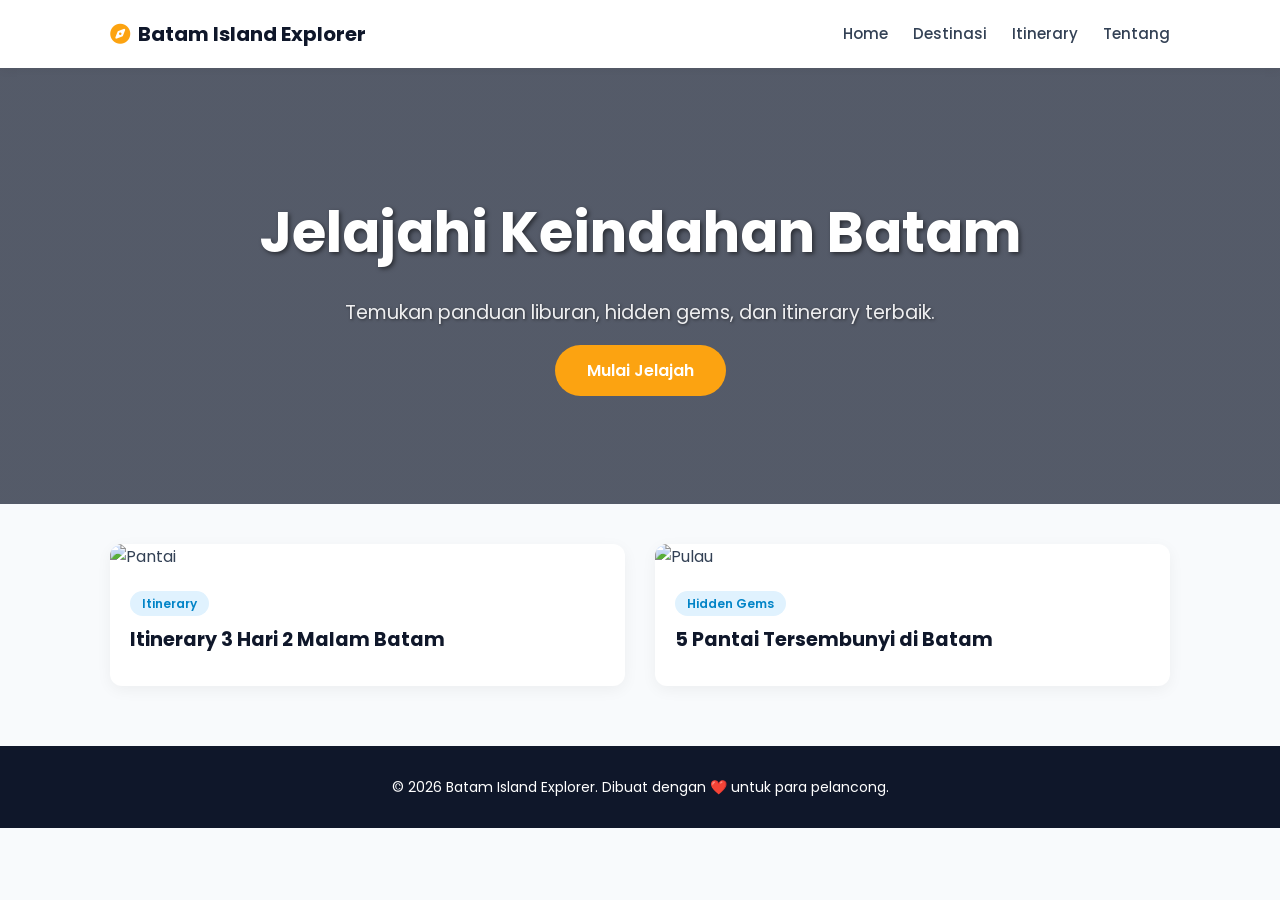
==== index.html @ 8c49d656 "Update tampilan frontend modern dan responsif" ====
<!DOCTYPE html>
<html lang="id">
<head>
    <meta charset="UTF-8">
    <meta name="viewport" content="width=device-width, initial-scale=1.0">
    <title>Batam Island Explorer - Panduan Liburan</title>
    <link rel="stylesheet" href="css/style.css">
    <link rel="stylesheet" href="https://cdnjs.cloudflare.com/ajax/libs/font-awesome/6.4.0/css/all.min.css">
    <style>
        /* CSS Tambahan khusus halaman depan */
               /* CSS Hero Section Baru */
        .hero { 
            text-align: center; 
            padding: 120px 20px; /* Dibikin lebih tinggi biar megah */
            /* Pakai gambar pantai tropis dari Unsplash + overlay gelap */
            background: linear-gradient(rgba(15, 23, 42, 0.7), rgba(15, 23, 42, 0.7)), url('https://images.unsplash.com/photo-1507525428034-b723cf961d3e?auto=format&fit=crop&w=1920&q=80') center/cover no-repeat; 
            color: white; 
        }
        .hero h1 { font-size: 3.5rem; margin-bottom: 20px; text-shadow: 2px 2px 4px rgba(0,0,0,0.5); }
        .hero p { font-size: 1.2rem; margin-bottom: 30px; opacity: 0.9; text-shadow: 1px 1px 3px rgba(0,0,0,0.5); }
        .btn { background: var(--accent-color); color: white; padding: 14px 32px; border-radius: 30px; font-weight: 600; font-size: 1rem; transition: 0.3s; }
        .btn:hover { background: #e68a00; }
        .grid { display: grid; grid-template-columns: repeat(auto-fit, minmax(300px, 1fr)); gap: 30px; max-width: 1100px; margin: 40px auto; padding: 0 20px; }
        .card { background: white; border-radius: 12px; overflow: hidden; box-shadow: 0 4px 15px rgba(0,0,0,0.05); transition: 0.3s; }
        .card:hover { transform: translateY(-5px); }
        .card img { width: 100%; height: 200px; object-fit: cover; }
        .card-body { padding: 20px; }
        .card-body h3 { margin: 10px 0; color: var(--primary-color); font-size: 1.2rem; }
    </style>
</head>
<body>

    <header>
        <div class="nav-container">
            <div class="logo">
                <i class="fa-solid fa-compass" style="color: var(--accent-color);"></i> Batam Island Explorer
            </div>
            <nav>
                <ul>
                    <li><a href="index.html">Home</a></li>
                    <li><a href="#">Destinasi</a></li>
                    <li><a href="#">Itinerary</a></li>
                    <li><a href="#">Tentang</a></li>
                </ul>
            </nav>
        </div>
    </header>

    <section class="hero">
        <h1>Jelajahi Keindahan Batam</h1>
        <p>Temukan panduan liburan, hidden gems, dan itinerary terbaik.</p>
        <a href="#" class="btn">Mulai Jelajah</a>
    </section>

    <main class="grid">
        <!-- KARTU ARTIKEL 1 -->
        <article class="card">
            <a href="artikel/template.html">
                <img src="https://images.unsplash.com/photo-1519046904884-53103b34b206?auto=format&fit=crop&w=600&q=80" alt="Pantai">
            </a>
            <div class="card-body">
                <span class="tag">Itinerary</span>
                <h3><a href="artikel/template.html">Itinerary 3 Hari 2 Malam Batam</a></h3>
            </div>
        </article>

        <!-- KARTU ARTIKEL 2 (Contoh) -->
        <article class="card">
            <a href="artikel/template.html">
                <img src="https://images.unsplash.com/photo-1590523277543-a94d2e4eb00b?auto=format&fit=crop&w=600&q=80" alt="Pulau">
            </a>
            <div class="card-body">
                <span class="tag">Hidden Gems</span>
                <h3><a href="artikel/template.html">5 Pantai Tersembunyi di Batam</a></h3>
            </div>
        </article>
    </main>

    <footer>
        <p>&copy; 2026 Batam Island Explorer. Dibuat dengan ❤️ untuk para pelancong.</p>
    </footer>

</body>
</html>
---- css/style.css ----
@import url('https://fonts.googleapis.com/css2?family=Poppins:wght@300;400;600;700&display=swap');

:root {
    --primary-color: #0f172a; /* Navy Gelap */
    --accent-color: #fca311; /* Oren/Omas */
    --text-dark: #334155;
    --text-light: #64748b;
    --bg-color: #f8fafc;
    --white: #ffffff;
}

* {
    margin: 0;
    padding: 0;
    box-sizing: border-box;
}

body {
    font-family: 'Poppins', sans-serif;
    color: var(--text-dark);
    background-color: var(--bg-color);
    line-height: 1.6;
}

a { text-decoration: none; color: inherit; }

/* === NAVBAR === */
header {
    background-color: var(--white);
    box-shadow: 0 2px 10px rgba(0,0,0,0.05);
    position: sticky;
    top: 0;
    z-index: 1000;
}

.nav-container {
    max-width: 1100px;
    margin: 0 auto;
    padding: 18px 20px;
    display: flex;
    justify-content: space-between;
    align-items: center;
}

.logo {
    font-size: 20px;
    font-weight: 700;
    color: var(--primary-color);
    display: flex;
    align-items: center;
    gap: 8px;
}

nav ul {
    list-style: none;
    display: flex;
    gap: 25px;
}

nav ul li a {
    font-weight: 500;
    font-size: 15px;
    transition: color 0.3s;
}

nav ul li a:hover { color: var(--accent-color); }

/* === KONTEN ARTIKEL (TEMPLATE) === */
.container {
    max-width: 800px;
    margin: 40px auto;
    padding: 40px;
    background: var(--white);
    border-radius: 16px;
    box-shadow: 0 4px 20px rgba(0,0,0,0.04);
}

.article-header { margin-bottom: 30px; text-align: center; }
.article-header h1 { font-size: 2.2rem; color: var(--primary-color); margin-bottom: 15px; line-height: 1.3; }

.article-meta {
    display: flex;
    justify-content: center;
    gap: 15px;
    font-size: 14px;
    color: var(--text-light);
}

.tag {
    background-color: #e0f2fe;
    color: #0284c7;
    padding: 4px 12px;
    border-radius: 20px;
    font-weight: 600;
    font-size: 12px;
}

.article-img {
    width: 100%;
    height: auto;
    border-radius: 12px;
    margin-bottom: 20px;
    object-fit: cover;
}

.article-content p { margin-bottom: 20px; font-size: 16px; }
.article-content h2 { font-size: 1.5rem; color: var(--primary-color); margin: 30px 0 15px; }
.article-content ul { margin-bottom: 20px; padding-left: 20px; }
.article-content li { margin-bottom: 8px; }

.highlight-box {
    background-color: #fff7ed;
    border-left: 4px solid var(--accent-color);
    padding: 20px;
    margin: 30px 0;
    border-radius: 0 8px 8px 0;
}

/* === FOOTER === */
footer {
    background-color: var(--primary-color);
    color: var(--white);
    text-align: center;
    padding: 30px 20px;
    margin-top: 60px;
    font-size: 14px;
}
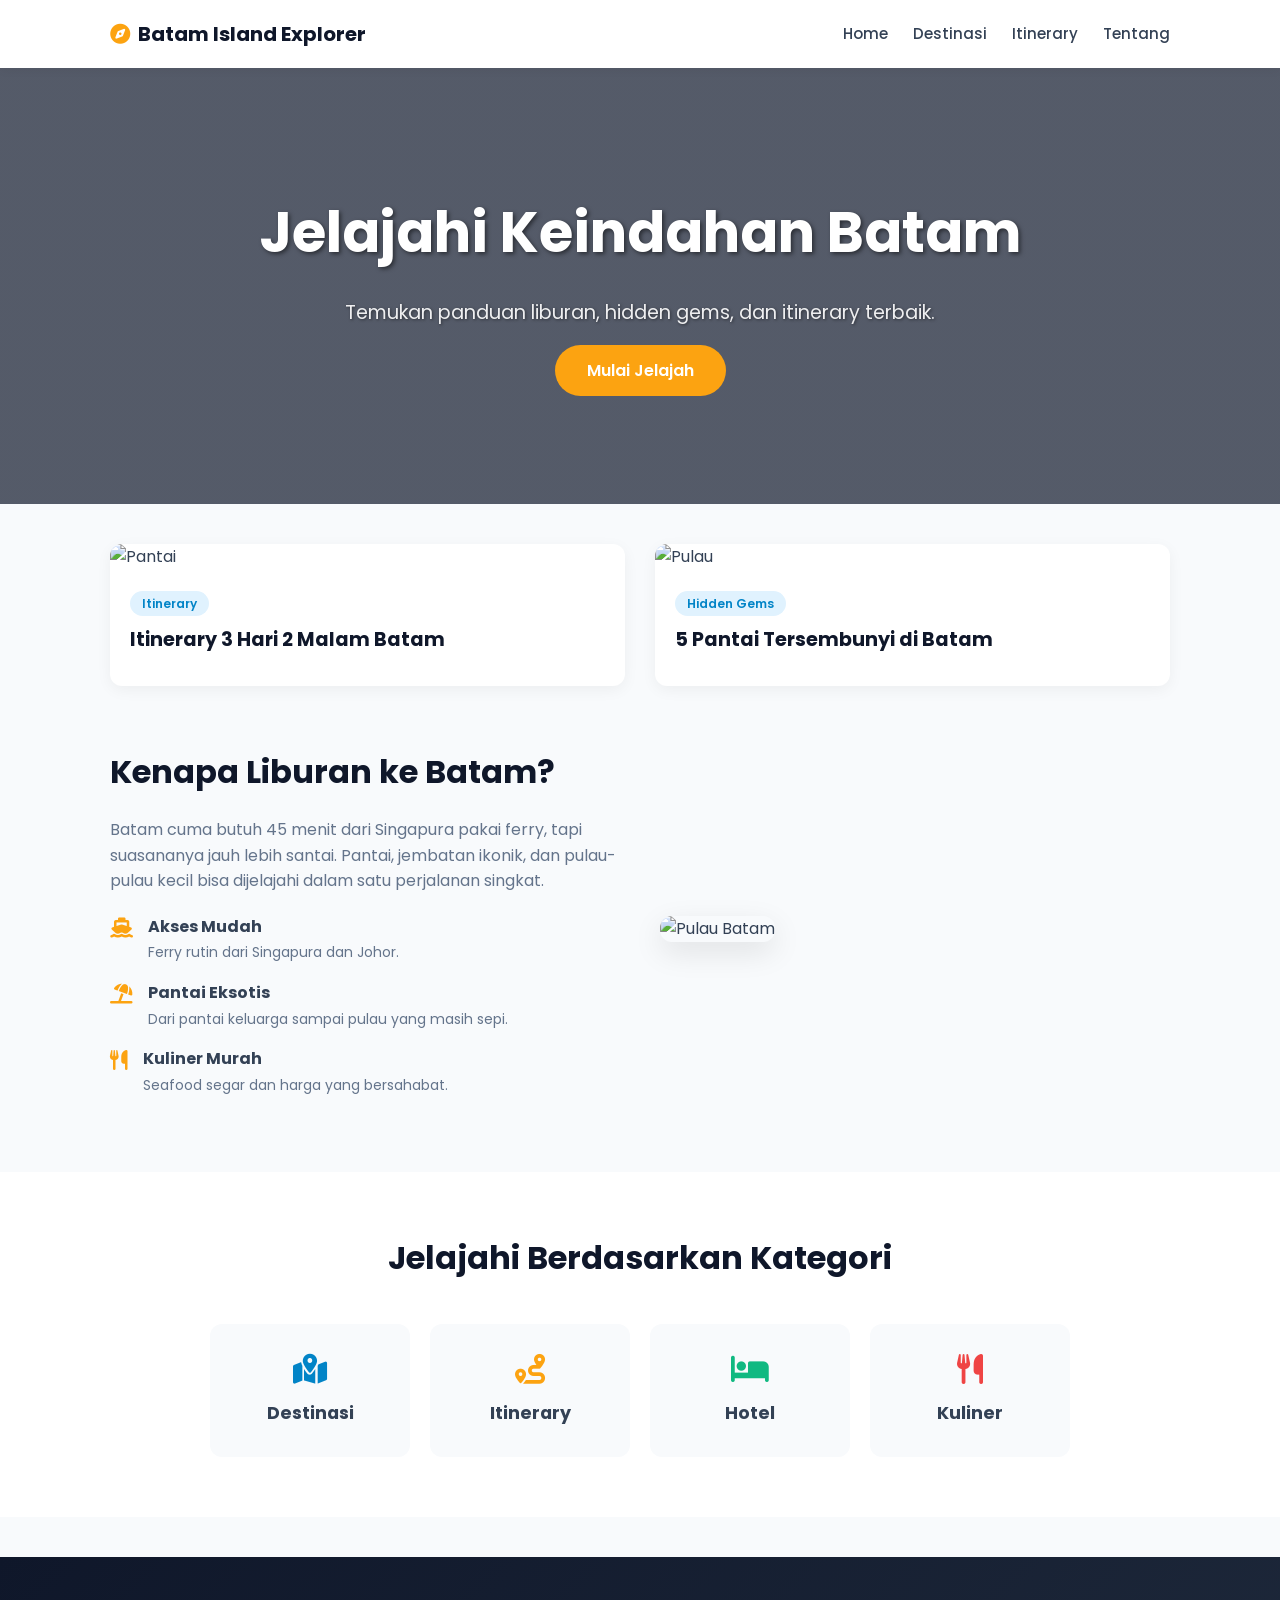
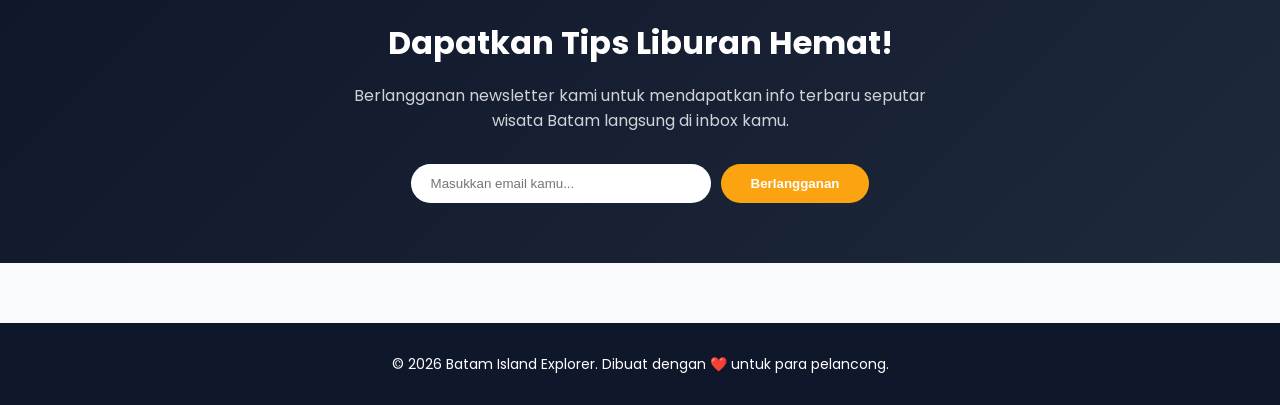
==== commit da9396b2: "Update tampilan frontend modern dan responsif" ====
--- a/index.html
+++ b/index.html
@@ -75,7 +75,69 @@
             </div>
         </article>
     </main>
+    <!-- SECTION 1: KENAPA BATAM? (Biar Orang Percaya) -->
+    <section style="max-width: 1100px; margin: 60px auto; padding: 0 20px; display: flex; flex-wrap: wrap; gap: 40px; align-items: center;">
+        <div style="flex: 1; min-width: 300px;">
+            <h2 style="font-size: 2rem; color: var(--primary-color); margin-bottom: 20px;">Kenapa Liburan ke Batam?</h2>
+            <p style="margin-bottom: 20px; font-size: 16px; color: var(--text-light);">Batam cuma butuh 45 menit dari Singapura pakai ferry, tapi suasananya jauh lebih santai. Pantai, jembatan ikonik, dan pulau-pulau kecil bisa dijelajahi dalam satu perjalanan singkat.</p>
+            <ul style="list-style: none; padding: 0;">
+                <li style="margin-bottom: 15px; display: flex; gap: 15px;">
+                    <i class="fa-solid fa-ship" style="color: var(--accent-color); font-size: 20px; margin-top: 4px;"></i>
+                    <div><strong>Akses Mudah</strong><br><span style="color: var(--text-light); font-size: 14px;">Ferry rutin dari Singapura dan Johor.</span></div>
+                </li>
+                <li style="margin-bottom: 15px; display: flex; gap: 15px;">
+                    <i class="fa-solid fa-umbrella-beach" style="color: var(--accent-color); font-size: 20px; margin-top: 4px;"></i>
+                    <div><strong>Pantai Eksotis</strong><br><span style="color: var(--text-light); font-size: 14px;">Dari pantai keluarga sampai pulau yang masih sepi.</span></div>
+                </li>
+                <li style="margin-bottom: 15px; display: flex; gap: 15px;">
+                    <i class="fa-solid fa-utensils" style="color: var(--accent-color); font-size: 20px; margin-top: 4px;"></i>
+                    <div><strong>Kuliner Murah</strong><br><span style="color: var(--text-light); font-size: 14px;">Seafood segar dan harga yang bersahabat.</span></div>
+                </li>
+            </ul>
+        </div>
+        <div style="flex: 1; min-width: 300px;">
+            <img src="https://images.unsplash.com/photo-1590523277543-a94d2e4eb00b?auto=format&fit=crop&w=800&q=80" alt="Pulau Batam" style="width: 100%; border-radius: 12px; box-shadow: 0 10px 30px rgba(0,0,0,0.1);">
+        </div>
+    </section>
 
+    <!-- SECTION 2: KATEGORI POPULER (Biar Gampang Navigasi) -->
+    <section style="background: var(--white); padding: 60px 20px; text-align: center;">
+        <h2 style="font-size: 2rem; color: var(--primary-color); margin-bottom: 40px;">Jelajahi Berdasarkan Kategori</h2>
+        <div style="display: flex; justify-content: center; gap: 20px; flex-wrap: wrap; max-width: 1100px; margin: 0 auto;">
+            <!-- Kotak 1 -->
+            <div style="background: var(--bg-color); padding: 30px; border-radius: 12px; width: 200px; transition: 0.3s; cursor: pointer;">
+                <i class="fa-solid fa-map-location-dot" style="font-size: 30px; color: #0284c7; margin-bottom: 15px;"></i>
+                <h3 style="font-size: 1.1rem;">Destinasi</h3>
+            </div>
+            <!-- Kotak 2 -->
+            <div style="background: var(--bg-color); padding: 30px; border-radius: 12px; width: 200px; transition: 0.3s; cursor: pointer;">
+                <i class="fa-solid fa-route" style="font-size: 30px; color: #fca311; margin-bottom: 15px;"></i>
+                <h3 style="font-size: 1.1rem;">Itinerary</h3>
+            </div>
+            <!-- Kotak 3 -->
+            <div style="background: var(--bg-color); padding: 30px; border-radius: 12px; width: 200px; transition: 0.3s; cursor: pointer;">
+                <i class="fa-solid fa-bed" style="font-size: 30px; color: #10b981; margin-bottom: 15px;"></i>
+                <h3 style="font-size: 1.1rem;">Hotel</h3>
+            </div>
+            <!-- Kotak 4 -->
+            <div style="background: var(--bg-color); padding: 30px; border-radius: 12px; width: 200px; transition: 0.3s; cursor: pointer;">
+                <i class="fa-solid fa-utensils" style="font-size: 30px; color: #ef4444; margin-bottom: 15px;"></i>
+                <h3 style="font-size: 1.1rem;">Kuliner</h3>
+            </div>
+        </div>
+    </section>
+
+    <!-- SECTION 3: BANNER NEWSLETTER / CTA (Biar Keliatan Pro) -->
+    <section style="background: linear-gradient(135deg, var(--primary-color), #1e293b); padding: 60px 20px; text-align: center; color: white; margin-top: 40px;">
+        <div style="max-width: 600px; margin: 0 auto;">
+            <h2 style="font-size: 2rem; margin-bottom: 15px;">Dapatkan Tips Liburan Hemat!</h2>
+            <p style="margin-bottom: 30px; opacity: 0.8;">Berlangganan newsletter kami untuk mendapatkan info terbaru seputar wisata Batam langsung di inbox kamu.</p>
+            <div style="display: flex; gap: 10px; justify-content: center; flex-wrap: wrap;">
+                <input type="email" placeholder="Masukkan email kamu..." style="padding: 12px 20px; border-radius: 30px; border: none; width: 300px; outline: none;">
+                <button style="background: var(--accent-color); color: white; padding: 12px 30px; border-radius: 30px; border: none; font-weight: bold; cursor: pointer;">Berlangganan</button>
+            </div>
+        </div>
+    </section>
     <footer>
         <p>&copy; 2026 Batam Island Explorer. Dibuat dengan ❤️ untuk para pelancong.</p>
     </footer>
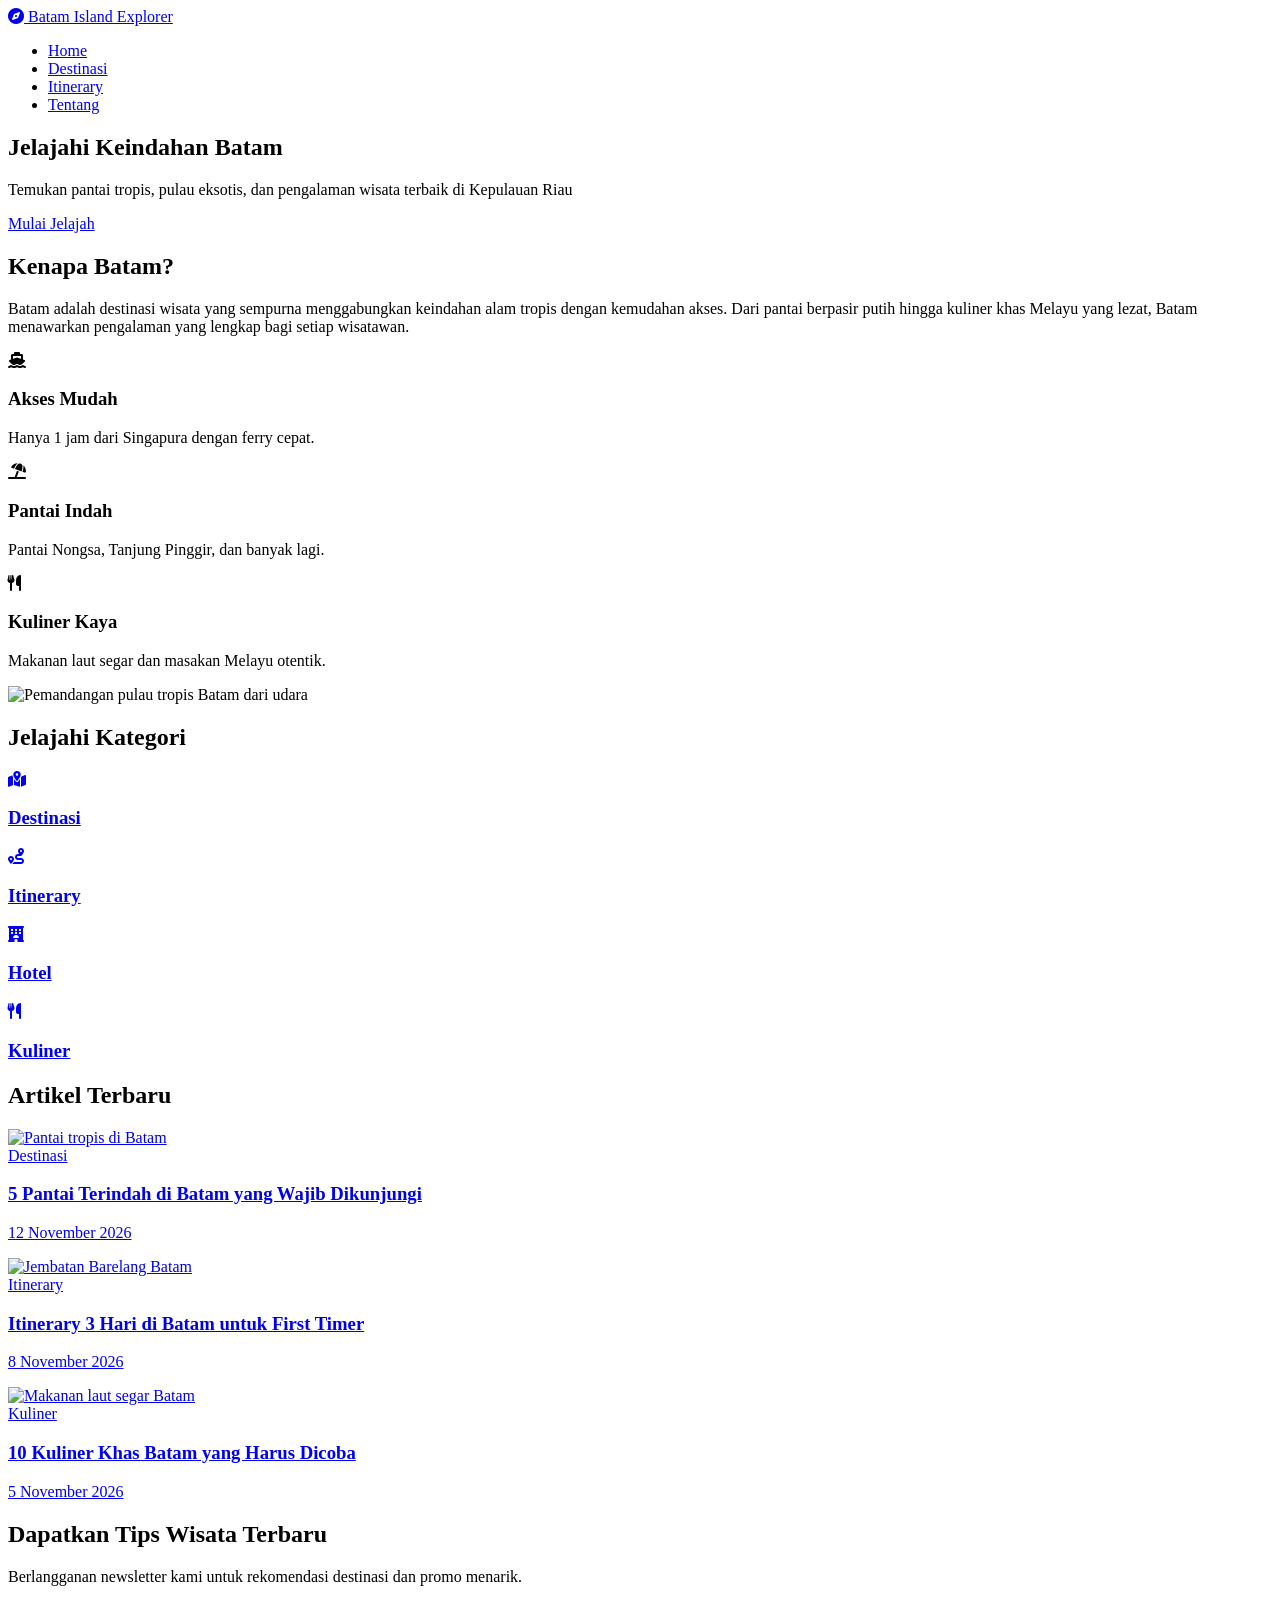
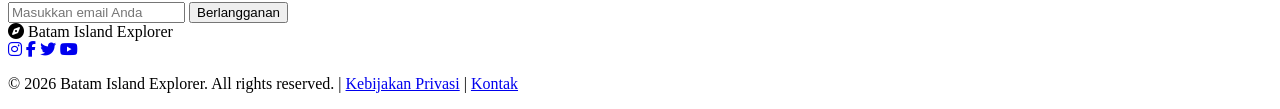
==== commit 3cd0fbb3: "Update tampilan frontend modern dan responsif" ====
--- a/index.html
+++ b/index.html
@@ -1,146 +1,182 @@
 <!DOCTYPE html>
 <html lang="id">
 <head>
-    <meta charset="UTF-8">
-    <meta name="viewport" content="width=device-width, initial-scale=1.0">
-    <title>Batam Island Explorer - Panduan Liburan</title>
-    <link rel="stylesheet" href="css/style.css">
-    <link rel="stylesheet" href="https://cdnjs.cloudflare.com/ajax/libs/font-awesome/6.4.0/css/all.min.css">
-    <style>
-        /* CSS Tambahan khusus halaman depan */
-               /* CSS Hero Section Baru */
-        .hero { 
-            text-align: center; 
-            padding: 120px 20px; /* Dibikin lebih tinggi biar megah */
-            /* Pakai gambar pantai tropis dari Unsplash + overlay gelap */
-            background: linear-gradient(rgba(15, 23, 42, 0.7), rgba(15, 23, 42, 0.7)), url('https://images.unsplash.com/photo-1507525428034-b723cf961d3e?auto=format&fit=crop&w=1920&q=80') center/cover no-repeat; 
-            color: white; 
-        }
-        .hero h1 { font-size: 3.5rem; margin-bottom: 20px; text-shadow: 2px 2px 4px rgba(0,0,0,0.5); }
-        .hero p { font-size: 1.2rem; margin-bottom: 30px; opacity: 0.9; text-shadow: 1px 1px 3px rgba(0,0,0,0.5); }
-        .btn { background: var(--accent-color); color: white; padding: 14px 32px; border-radius: 30px; font-weight: 600; font-size: 1rem; transition: 0.3s; }
-        .btn:hover { background: #e68a00; }
-        .grid { display: grid; grid-template-columns: repeat(auto-fit, minmax(300px, 1fr)); gap: 30px; max-width: 1100px; margin: 40px auto; padding: 0 20px; }
-        .card { background: white; border-radius: 12px; overflow: hidden; box-shadow: 0 4px 15px rgba(0,0,0,0.05); transition: 0.3s; }
-        .card:hover { transform: translateY(-5px); }
-        .card img { width: 100%; height: 200px; object-fit: cover; }
-        .card-body { padding: 20px; }
-        .card-body h3 { margin: 10px 0; color: var(--primary-color); font-size: 1.2rem; }
-    </style>
+  <meta charset="UTF-8">
+  <meta name="viewport" content="width=device-width, initial-scale=1.0">
+  <title>Batam Island Explorer - Jelajahi Keindahan Batam</title>
+  <meta name="description" content="Jelajahi keindahan Pulau Batam dengan panduan destinasi, itinerary, hotel, dan kuliner terbaik. Temukan pengalaman wisata yang tak terlupakan di Batam Island Explorer.">
+  <link rel="preconnect" href="https://fonts.googleapis.com">
+  <link rel="preconnect" href="https://fonts.gstatic.com" crossorigin>
+  <link href="https://fonts.googleapis.com/css2?family=Poppins:wght@300;400;600;700&display=swap" rel="stylesheet">
+  <link rel="stylesheet" href="https://cdnjs.cloudflare.com/ajax/libs/font-awesome/6.5.1/css/all.min.css">
+  <link rel="stylesheet" href="style.css">
 </head>
 <body>
 
-    <header>
-        <div class="nav-container">
-            <div class="logo">
-                <i class="fa-solid fa-compass" style="color: var(--accent-color);"></i> Batam Island Explorer
+  <!-- Navbar -->
+  <nav class="navbar">
+    <div class="container">
+      <a href="index.html" class="logo">
+        <i class="fas fa-compass"></i>
+        <span>Batam Island Explorer</span>
+      </a>
+      <ul class="nav-menu">
+        <li><a href="index.html" class="active">Home</a></li>
+        <li><a href="#destinasi">Destinasi</a></li>
+        <li><a href="#itinerary">Itinerary</a></li>
+        <li><a href="about.html">Tentang</a></li>
+      </ul>
+      <div class="hamburger">
+        <span></span>
+        <span></span>
+        <span></span>
+      </div>
+    </div>
+  </nav>
+
+  <!-- Hero -->
+  <section class="hero">
+    <div class="hero-content">
+      <h1>Jelajahi Keindahan Batam</h1>
+      <p>Temukan pantai tropis, pulau eksotis, dan pengalaman wisata terbaik di Kepulauan Riau</p>
+      <a href="#kategori" class="btn">Mulai Jelajah</a>
+    </div>
+  </section>
+
+  <!-- Why Batam -->
+  <section class="section" id="kenapa">
+    <div class="container">
+      <div class="why-batam">
+        <div class="why-text">
+          <h2>Kenapa Batam?</h2>
+          <p>Batam adalah destinasi wisata yang sempurna menggabungkan keindahan alam tropis dengan kemudahan akses. Dari pantai berpasir putih hingga kuliner khas Melayu yang lezat, Batam menawarkan pengalaman yang lengkap bagi setiap wisatawan.</p>
+          <div class="advantages">
+            <div class="advantage">
+              <i class="fas fa-ship"></i>
+              <div>
+                <h3>Akses Mudah</h3>
+                <p>Hanya 1 jam dari Singapura dengan ferry cepat.</p>
+              </div>
             </div>
-            <nav>
-                <ul>
-                    <li><a href="index.html">Home</a></li>
-                    <li><a href="#">Destinasi</a></li>
-                    <li><a href="#">Itinerary</a></li>
-                    <li><a href="#">Tentang</a></li>
-                </ul>
-            </nav>
+            <div class="advantage">
+              <i class="fas fa-umbrella-beach"></i>
+              <div>
+                <h3>Pantai Indah</h3>
+                <p>Pantai Nongsa, Tanjung Pinggir, dan banyak lagi.</p>
+              </div>
+            </div>
+            <div class="advantage">
+              <i class="fas fa-utensils"></i>
+              <div>
+                <h3>Kuliner Kaya</h3>
+                <p>Makanan laut segar dan masakan Melayu otentik.</p>
+              </div>
+            </div>
+          </div>
         </div>
-    </header>
+        <div class="why-image">
+          <img src="https://images.unsplash.com/photo-1559827260-dc66d52bef19?auto=format&fit=crop&w=800&q=80" alt="Pemandangan pulau tropis Batam dari udara">
+        </div>
+      </div>
+    </div>
+  </section>
 
-    <section class="hero">
-        <h1>Jelajahi Keindahan Batam</h1>
-        <p>Temukan panduan liburan, hidden gems, dan itinerary terbaik.</p>
-        <a href="#" class="btn">Mulai Jelajah</a>
-    </section>
+  <!-- Categories -->
+  <section class="section bg-white" id="kategori">
+    <div class="container">
+      <h2 class="section-title">Jelajahi Kategori</h2>
+      <div class="categories">
+        <a href="#destinasi" class="category-card">
+          <i class="fas fa-map-marked-alt"></i>
+          <h3>Destinasi</h3>
+        </a>
+        <a href="#itinerary" class="category-card">
+          <i class="fas fa-route"></i>
+          <h3>Itinerary</h3>
+        </a>
+        <a href="#" class="category-card">
+          <i class="fas fa-hotel"></i>
+          <h3>Hotel</h3>
+        </a>
+        <a href="#" class="category-card">
+          <i class="fas fa-utensils"></i>
+          <h3>Kuliner</h3>
+        </a>
+      </div>
+    </div>
+  </section>
 
-    <main class="grid">
-        <!-- KARTU ARTIKEL 1 -->
-        <article class="card">
-            <a href="artikel/template.html">
-                <img src="https://images.unsplash.com/photo-1519046904884-53103b34b206?auto=format&fit=crop&w=600&q=80" alt="Pantai">
-            </a>
-            <div class="card-body">
-                <span class="tag">Itinerary</span>
-                <h3><a href="artikel/template.html">Itinerary 3 Hari 2 Malam Batam</a></h3>
-            </div>
-        </article>
+  <!-- Articles -->
+  <section class="section" id="artikel">
+    <div class="container">
+      <h2 class="section-title">Artikel Terbaru</h2>
+      <div class="articles-grid">
+        <a href="artikel/template.html" class="article-card">
+          <img src="https://images.unsplash.com/photo-1519046904884-53103b34b206?auto=format&fit=crop&w=600&q=80" alt="Pantai tropis di Batam">
+          <div class="article-content">
+            <span class="tag">Destinasi</span>
+            <h3>5 Pantai Terindah di Batam yang Wajib Dikunjungi</h3>
+            <p class="date">12 November 2026</p>
+          </div>
+        </a>
+        <a href="artikel/template.html" class="article-card">
+          <img src="https://images.unsplash.com/photo-1506929562872-bb421503ef21?auto=format&fit=crop&w=600&q=80" alt="Jembatan Barelang Batam">
+          <div class="article-content">
+            <span class="tag">Itinerary</span>
+            <h3>Itinerary 3 Hari di Batam untuk First Timer</h3>
+            <p class="date">8 November 2026</p>
+          </div>
+        </a>
+        <a href="artikel/template.html" class="article-card">
+          <img src="https://images.unsplash.com/photo-1414235077428-338989a2e8c0?auto=format&fit=crop&w=600&q=80" alt="Makanan laut segar Batam">
+          <div class="article-content">
+            <span class="tag">Kuliner</span>
+            <h3>10 Kuliner Khas Batam yang Harus Dicoba</h3>
+            <p class="date">5 November 2026</p>
+          </div>
+        </a>
+      </div>
+    </div>
+  </section>
 
-        <!-- KARTU ARTIKEL 2 (Contoh) -->
-        <article class="card">
-            <a href="artikel/template.html">
-                <img src="https://images.unsplash.com/photo-1590523277543-a94d2e4eb00b?auto=format&fit=crop&w=600&q=80" alt="Pulau">
-            </a>
-            <div class="card-body">
-                <span class="tag">Hidden Gems</span>
-                <h3><a href="artikel/template.html">5 Pantai Tersembunyi di Batam</a></h3>
-            </div>
-        </article>
-    </main>
-    <!-- SECTION 1: KENAPA BATAM? (Biar Orang Percaya) -->
-    <section style="max-width: 1100px; margin: 60px auto; padding: 0 20px; display: flex; flex-wrap: wrap; gap: 40px; align-items: center;">
-        <div style="flex: 1; min-width: 300px;">
-            <h2 style="font-size: 2rem; color: var(--primary-color); margin-bottom: 20px;">Kenapa Liburan ke Batam?</h2>
-            <p style="margin-bottom: 20px; font-size: 16px; color: var(--text-light);">Batam cuma butuh 45 menit dari Singapura pakai ferry, tapi suasananya jauh lebih santai. Pantai, jembatan ikonik, dan pulau-pulau kecil bisa dijelajahi dalam satu perjalanan singkat.</p>
-            <ul style="list-style: none; padding: 0;">
-                <li style="margin-bottom: 15px; display: flex; gap: 15px;">
-                    <i class="fa-solid fa-ship" style="color: var(--accent-color); font-size: 20px; margin-top: 4px;"></i>
-                    <div><strong>Akses Mudah</strong><br><span style="color: var(--text-light); font-size: 14px;">Ferry rutin dari Singapura dan Johor.</span></div>
-                </li>
-                <li style="margin-bottom: 15px; display: flex; gap: 15px;">
-                    <i class="fa-solid fa-umbrella-beach" style="color: var(--accent-color); font-size: 20px; margin-top: 4px;"></i>
-                    <div><strong>Pantai Eksotis</strong><br><span style="color: var(--text-light); font-size: 14px;">Dari pantai keluarga sampai pulau yang masih sepi.</span></div>
-                </li>
-                <li style="margin-bottom: 15px; display: flex; gap: 15px;">
-                    <i class="fa-solid fa-utensils" style="color: var(--accent-color); font-size: 20px; margin-top: 4px;"></i>
-                    <div><strong>Kuliner Murah</strong><br><span style="color: var(--text-light); font-size: 14px;">Seafood segar dan harga yang bersahabat.</span></div>
-                </li>
-            </ul>
+  <!-- Newsletter -->
+  <section class="newsletter section">
+    <div class="container">
+      <h2>Dapatkan Tips Wisata Terbaru</h2>
+      <p>Berlangganan newsletter kami untuk rekomendasi destinasi dan promo menarik.</p>
+      <form class="newsletter-form">
+        <input type="email" placeholder="Masukkan email Anda" required>
+        <button type="submit" class="btn">Berlangganan</button>
+      </form>
+    </div>
+  </section>
+
+  <!-- Footer -->
+  <footer class="footer">
+    <div class="container">
+      <div class="footer-content">
+        <div class="logo">
+          <i class="fas fa-compass"></i>
+          <span>Batam Island Explorer</span>
         </div>
-        <div style="flex: 1; min-width: 300px;">
-            <img src="https://images.unsplash.com/photo-1590523277543-a94d2e4eb00b?auto=format&fit=crop&w=800&q=80" alt="Pulau Batam" style="width: 100%; border-radius: 12px; box-shadow: 0 10px 30px rgba(0,0,0,0.1);">
+        <div class="social-links">
+          <a href="#" aria-label="Instagram"><i class="fab fa-instagram"></i></a>
+          <a href="#" aria-label="Facebook"><i class="fab fa-facebook-f"></i></a>
+          <a href="#" aria-label="Twitter"><i class="fab fa-twitter"></i></a>
+          <a href="#" aria-label="YouTube"><i class="fab fa-youtube"></i></a>
         </div>
-    </section>
+      </div>
+      <p class="copyright">&copy; 2026 Batam Island Explorer. All rights reserved. | <a href="privacy.html">Kebijakan Privasi</a> | <a href="contact.html">Kontak</a></p>
+    </div>
+  </footer>
 
-    <!-- SECTION 2: KATEGORI POPULER (Biar Gampang Navigasi) -->
-    <section style="background: var(--white); padding: 60px 20px; text-align: center;">
-        <h2 style="font-size: 2rem; color: var(--primary-color); margin-bottom: 40px;">Jelajahi Berdasarkan Kategori</h2>
-        <div style="display: flex; justify-content: center; gap: 20px; flex-wrap: wrap; max-width: 1100px; margin: 0 auto;">
-            <!-- Kotak 1 -->
-            <div style="background: var(--bg-color); padding: 30px; border-radius: 12px; width: 200px; transition: 0.3s; cursor: pointer;">
-                <i class="fa-solid fa-map-location-dot" style="font-size: 30px; color: #0284c7; margin-bottom: 15px;"></i>
-                <h3 style="font-size: 1.1rem;">Destinasi</h3>
-            </div>
-            <!-- Kotak 2 -->
-            <div style="background: var(--bg-color); padding: 30px; border-radius: 12px; width: 200px; transition: 0.3s; cursor: pointer;">
-                <i class="fa-solid fa-route" style="font-size: 30px; color: #fca311; margin-bottom: 15px;"></i>
-                <h3 style="font-size: 1.1rem;">Itinerary</h3>
-            </div>
-            <!-- Kotak 3 -->
-            <div style="background: var(--bg-color); padding: 30px; border-radius: 12px; width: 200px; transition: 0.3s; cursor: pointer;">
-                <i class="fa-solid fa-bed" style="font-size: 30px; color: #10b981; margin-bottom: 15px;"></i>
-                <h3 style="font-size: 1.1rem;">Hotel</h3>
-            </div>
-            <!-- Kotak 4 -->
-            <div style="background: var(--bg-color); padding: 30px; border-radius: 12px; width: 200px; transition: 0.3s; cursor: pointer;">
-                <i class="fa-solid fa-utensils" style="font-size: 30px; color: #ef4444; margin-bottom: 15px;"></i>
-                <h3 style="font-size: 1.1rem;">Kuliner</h3>
-            </div>
-        </div>
-    </section>
-
-    <!-- SECTION 3: BANNER NEWSLETTER / CTA (Biar Keliatan Pro) -->
-    <section style="background: linear-gradient(135deg, var(--primary-color), #1e293b); padding: 60px 20px; text-align: center; color: white; margin-top: 40px;">
-        <div style="max-width: 600px; margin: 0 auto;">
-            <h2 style="font-size: 2rem; margin-bottom: 15px;">Dapatkan Tips Liburan Hemat!</h2>
-            <p style="margin-bottom: 30px; opacity: 0.8;">Berlangganan newsletter kami untuk mendapatkan info terbaru seputar wisata Batam langsung di inbox kamu.</p>
-            <div style="display: flex; gap: 10px; justify-content: center; flex-wrap: wrap;">
-                <input type="email" placeholder="Masukkan email kamu..." style="padding: 12px 20px; border-radius: 30px; border: none; width: 300px; outline: none;">
-                <button style="background: var(--accent-color); color: white; padding: 12px 30px; border-radius: 30px; border: none; font-weight: bold; cursor: pointer;">Berlangganan</button>
-            </div>
-        </div>
-    </section>
-    <footer>
-        <p>&copy; 2026 Batam Island Explorer. Dibuat dengan ❤️ untuk para pelancong.</p>
-    </footer>
-
+  <script>
+    // Simple mobile menu toggle
+    const hamburger = document.querySelector('.hamburger');
+    const navMenu = document.querySelector('.nav-menu');
+    hamburger.addEventListener('click', () => {
+      navMenu.classList.toggle('active');
+    });
+  </script>
 </body>
 </html>
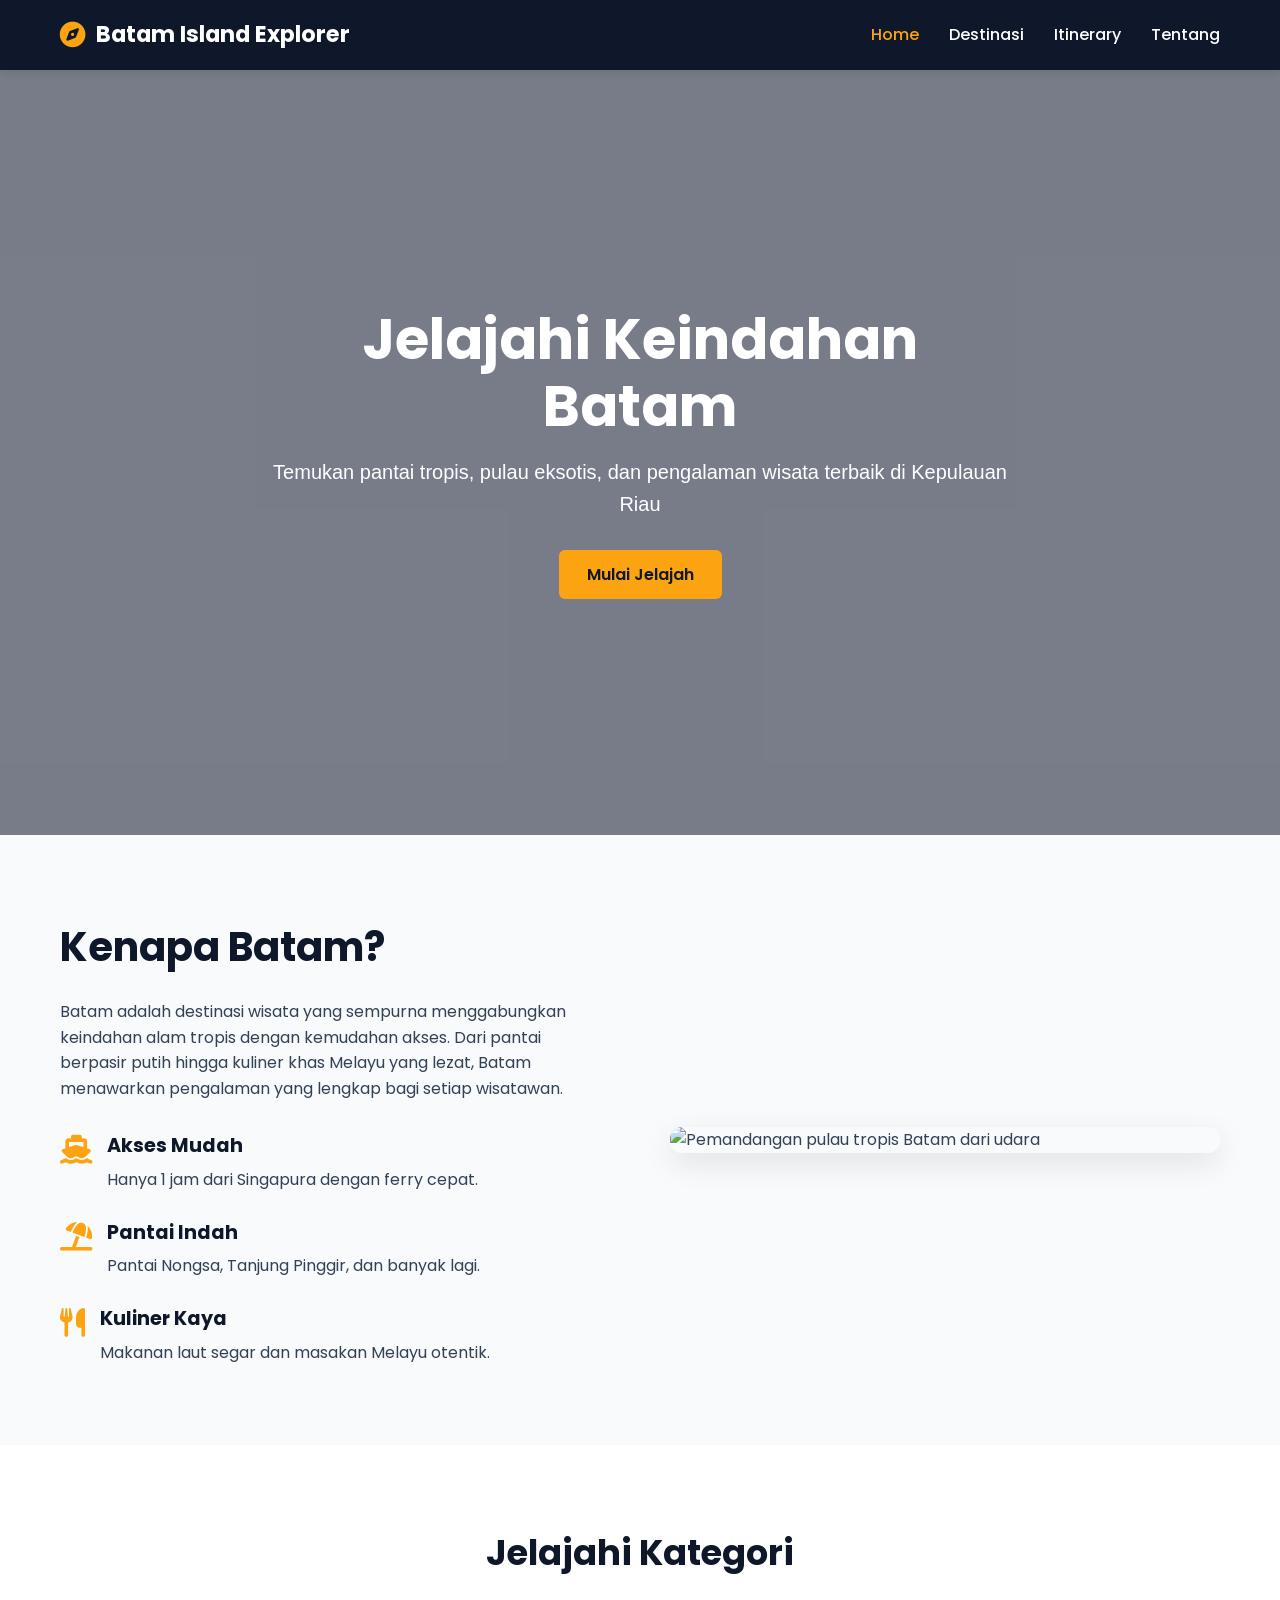
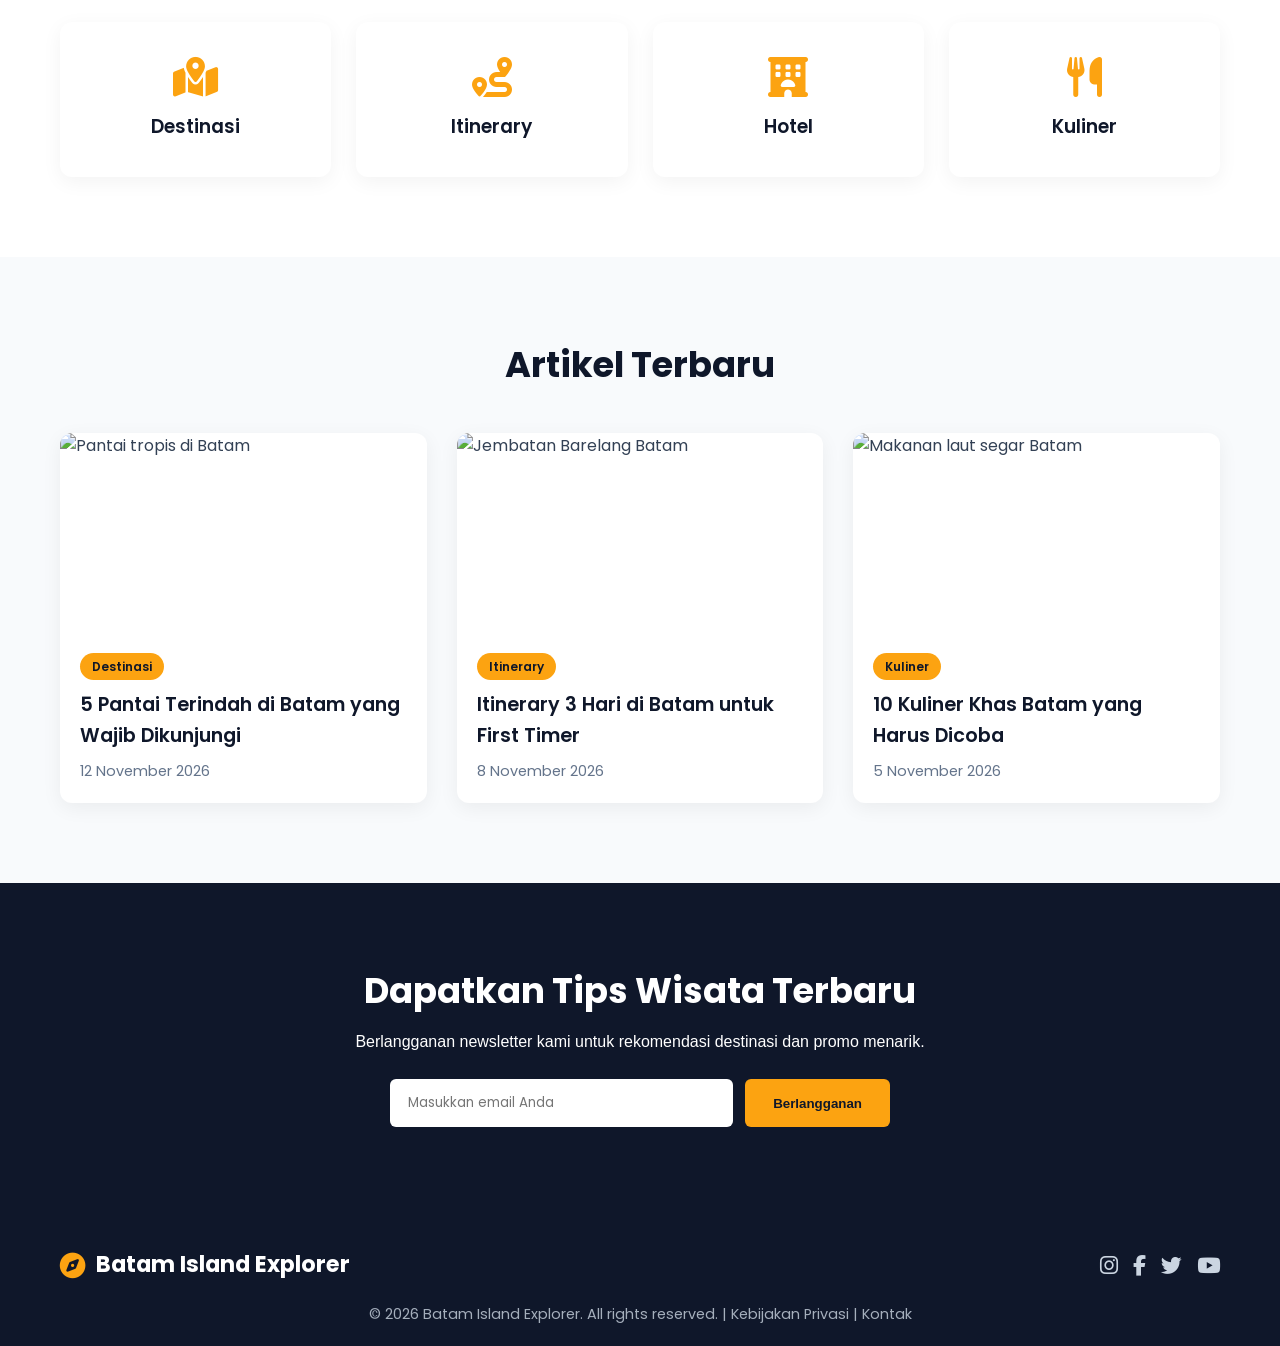
==== commit 4fe2fadc: "Update tampilan frontend modern dan responsif" ====
--- a/index.html
+++ b/index.html
@@ -9,7 +9,7 @@
   <link rel="preconnect" href="https://fonts.gstatic.com" crossorigin>
   <link href="https://fonts.googleapis.com/css2?family=Poppins:wght@300;400;600;700&display=swap" rel="stylesheet">
   <link rel="stylesheet" href="https://cdnjs.cloudflare.com/ajax/libs/font-awesome/6.5.1/css/all.min.css">
-  <link rel="stylesheet" href="style.css">
+  <link rel="stylesheet" href="./css/style.css">
 </head>
 <body>
 
--- a/css/style.css
+++ b/css/style.css
@@ -0,0 +1,628 @@
+/* style.css - Batam Island Explorer */
+/* Reset & Base */
+* {
+  margin: 0;
+  padding: 0;
+  box-sizing: border-box;
+}
+
+html {
+  scroll-behavior: smooth;
+}
+
+body {
+  font-family: 'Poppins', sans-serif;
+  background-color: #f8fafc;
+  color: #334155;
+  line-height: 1.6;
+  font-weight: 400;
+}
+
+img {
+  max-width: 100%;
+  height: auto;
+  display: block;
+}
+
+a {
+  text-decoration: none;
+  color: inherit;
+}
+
+ul {
+  list-style: none;
+}
+
+/* Utilities */
+.container {
+  max-width: 1200px;
+  margin: 0 auto;
+  padding: 0 20px;
+}
+
+.section {
+  padding: 80px 0;
+}
+
+.section-title {
+  text-align: center;
+  color: #0f172a;
+  margin-bottom: 40px;
+  font-size: 2.2rem;
+  font-weight: 700;
+}
+
+.bg-white {
+  background-color: #fff;
+}
+
+.btn {
+  display: inline-block;
+  background-color: #fca311;
+  color: #0f172a;
+  padding: 12px 28px;
+  border-radius: 6px;
+  font-weight: 600;
+  transition: all 0.3s ease;
+  border: none;
+  cursor: pointer;
+}
+
+.btn:hover {
+  background-color: #e5940f;
+  transform: translateY(-2px);
+}
+
+.btn-outline {
+  background: transparent;
+  border: 2px solid #fca311;
+  color: #fca311;
+}
+
+.btn-outline:hover {
+  background-color: #fca311;
+  color: #0f172a;
+}
+
+/* Navbar */
+.navbar {
+  position: sticky;
+  top: 0;
+  background-color: #0f172a;
+  z-index: 1000;
+  box-shadow: 0 2px 10px rgba(0,0,0,0.1);
+}
+
+.navbar .container {
+  display: flex;
+  justify-content: space-between;
+  align-items: center;
+  height: 70px;
+}
+
+.logo {
+  display: flex;
+  align-items: center;
+  gap: 10px;
+  font-size: 1.4rem;
+  font-weight: 700;
+  color: #fff;
+}
+
+.logo i {
+  color: #fca311;
+  font-size: 1.6rem;
+}
+
+.nav-menu {
+  display: flex;
+  gap: 30px;
+}
+
+.nav-menu a {
+  color: #fff;
+  font-weight: 500;
+  transition: color 0.3s;
+}
+
+.nav-menu a:hover,
+.nav-menu a.active {
+  color: #fca311;
+}
+
+.hamburger {
+  display: none;
+  flex-direction: column;
+  gap: 5px;
+  cursor: pointer;
+}
+
+.hamburger span {
+  width: 25px;
+  height: 3px;
+  background: #fff;
+  border-radius: 2px;
+}
+
+/* Hero */
+.hero {
+  position: relative;
+  height: 85vh;
+  min-height: 500px;
+  background: url('https://images.unsplash.com/photo-1507525428034-b723cf961d3e?auto=format&fit=crop&w=1920&q=80') center/cover no-repeat;
+  display: flex;
+  align-items: center;
+  justify-content: center;
+  text-align: center;
+  color: #fff;
+}
+
+.hero::before {
+  content: '';
+  position: absolute;
+  inset: 0;
+  background: rgba(15, 23, 42, 0.55);
+}
+
+.hero-content {
+  position: relative;
+  z-index: 1;
+  max-width: 800px;
+  padding: 0 20px;
+}
+
+.hero h1 {
+  font-size: 3.5rem;
+  font-weight: 700;
+  margin-bottom: 16px;
+  line-height: 1.2;
+}
+
+.hero p {
+  font-size: 1.25rem;
+  margin-bottom: 30px;
+  font-weight: 300;
+}
+
+/* Why Batam */
+.why-batam {
+  display: grid;
+  grid-template-columns: 1fr 1fr;
+  gap: 60px;
+  align-items: center;
+}
+
+.why-text h2 {
+  font-size: 2.5rem;
+  color: #0f172a;
+  margin-bottom: 20px;
+  font-weight: 700;
+}
+
+.advantages {
+  display: flex;
+  flex-direction: column;
+  gap: 25px;
+  margin-top: 30px;
+}
+
+.advantage {
+  display: flex;
+  gap: 15px;
+  align-items: flex-start;
+}
+
+.advantage i {
+  color: #fca311;
+  font-size: 1.8rem;
+  margin-top: 4px;
+}
+
+.advantage h3 {
+  font-size: 1.2rem;
+  margin-bottom: 5px;
+  color: #0f172a;
+}
+
+.why-image img {
+  border-radius: 12px;
+  box-shadow: 0 10px 30px rgba(0,0,0,0.1);
+}
+
+/* Categories */
+.categories {
+  display: grid;
+  grid-template-columns: repeat(4, 1fr);
+  gap: 25px;
+}
+
+.category-card {
+  background: #fff;
+  padding: 35px 25px;
+  text-align: center;
+  border-radius: 12px;
+  box-shadow: 0 5px 20px rgba(0,0,0,0.05);
+  transition: transform 0.3s, box-shadow 0.3s;
+}
+
+.category-card:hover {
+  transform: translateY(-8px);
+  box-shadow: 0 15px 40px rgba(0,0,0,0.1);
+}
+
+.category-card i {
+  font-size: 2.5rem;
+  color: #fca311;
+  margin-bottom: 15px;
+}
+
+.category-card h3 {
+  color: #0f172a;
+  font-weight: 600;
+}
+
+/* Articles */
+.articles-grid {
+  display: grid;
+  grid-template-columns: repeat(3, 1fr);
+  gap: 30px;
+}
+
+.article-card {
+  background: #fff;
+  border-radius: 12px;
+  overflow: hidden;
+  box-shadow: 0 5px 20px rgba(0,0,0,0.06);
+  transition: transform 0.3s;
+}
+
+.article-card:hover {
+  transform: translateY(-5px);
+}
+
+.article-card img {
+  width: 100%;
+  height: 200px;
+  object-fit: cover;
+}
+
+.article-content {
+  padding: 20px;
+}
+
+.tag {
+  display: inline-block;
+  background: #fca311;
+  color: #0f172a;
+  padding: 4px 12px;
+  border-radius: 20px;
+  font-size: 0.75rem;
+  font-weight: 600;
+  margin-bottom: 10px;
+}
+
+.article-content h3 {
+  font-size: 1.2rem;
+  color: #0f172a;
+  margin-bottom: 8px;
+  font-weight: 600;
+}
+
+.date {
+  color: #64748b;
+  font-size: 0.9rem;
+}
+
+/* Newsletter */
+.newsletter {
+  background-color: #0f172a;
+  color: #fff;
+  text-align: center;
+}
+
+.newsletter h2 {
+  font-size: 2.2rem;
+  margin-bottom: 10px;
+}
+
+.newsletter p {
+  margin-bottom: 25px;
+  font-weight: 300;
+}
+
+.newsletter-form {
+  display: flex;
+  gap: 12px;
+  max-width: 500px;
+  margin: 0 auto;
+  flex-wrap: wrap;
+  justify-content: center;
+}
+
+.newsletter-form input {
+  flex: 1;
+  min-width: 250px;
+  padding: 14px 18px;
+  border: none;
+  border-radius: 6px;
+  font-family: inherit;
+}
+
+/* Footer */
+.footer {
+  background-color: #0f172a;
+  color: #cbd5e1;
+  padding: 40px 0 20px;
+  text-align: center;
+}
+
+.footer-content {
+  display: flex;
+  justify-content: space-between;
+  align-items: center;
+  flex-wrap: wrap;
+  gap: 20px;
+  margin-bottom: 20px;
+}
+
+.social-links {
+  display: flex;
+  gap: 15px;
+}
+
+.social-links a {
+  color: #cbd5e1;
+  font-size: 1.3rem;
+  transition: color 0.3s;
+}
+
+.social-links a:hover {
+  color: #fca311;
+}
+
+.copyright {
+  font-size: 0.9rem;
+  opacity: 0.8;
+}
+
+/* Page Content */
+.page-header {
+  background: linear-gradient(135deg, #0f172a 0%, #1e293b 100%);
+  color: #fff;
+  padding: 60px 0;
+  text-align: center;
+}
+
+.page-header h1 {
+  font-size: 2.8rem;
+  font-weight: 700;
+}
+
+.content-section {
+  padding: 60px 0;
+}
+
+.content-img {
+  border-radius: 12px;
+  margin-bottom: 30px;
+  width: 100%;
+}
+
+.content-wrapper {
+  max-width: 800px;
+  margin: 0 auto;
+}
+
+.content-wrapper h2 {
+  color: #0f172a;
+  margin: 30px 0 15px;
+  font-size: 1.8rem;
+}
+
+.content-wrapper p {
+  margin-bottom: 15px;
+}
+
+.content-wrapper ul {
+  margin: 15px 0 15px 20px;
+  list-style: disc;
+}
+
+.content-wrapper li {
+  margin-bottom: 8px;
+}
+
+/* Contact Form */
+.contact-grid {
+  display: grid;
+  grid-template-columns: 1fr 1fr;
+  gap: 50px;
+}
+
+.form-group {
+  margin-bottom: 20px;
+}
+
+.form-group label {
+  display: block;
+  margin-bottom: 6px;
+  font-weight: 600;
+  color: #0f172a;
+}
+
+.form-group input,
+.form-group textarea {
+  width: 100%;
+  padding: 12px 15px;
+  border: 1px solid #e2e8f0;
+  border-radius: 6px;
+  font-family: inherit;
+  font-size: 1rem;
+}
+
+.form-group textarea {
+  min-height: 150px;
+  resize: vertical;
+}
+
+.contact-info {
+  background: #fff;
+  padding: 30px;
+  border-radius: 12px;
+  box-shadow: 0 5px 20px rgba(0,0,0,0.05);
+}
+
+.contact-info h3 {
+  color: #0f172a;
+  margin-bottom: 20px;
+}
+
+.contact-info p {
+  margin-bottom: 12px;
+  display: flex;
+  align-items: center;
+  gap: 10px;
+}
+
+.contact-info i {
+  color: #fca311;
+  width: 20px;
+}
+
+.social-section {
+  margin-top: 20px;
+}
+
+.social-section h4 {
+  margin-bottom: 10px;
+  color: #0f172a;
+}
+
+/* Article Template */
+.article-template {
+  max-width: 800px;
+  margin: 40px auto;
+  padding: 0 20px;
+}
+
+.article-title {
+  font-size: 2.4rem;
+  color: #0f172a;
+  margin: 10px 0;
+  font-weight: 700;
+  line-height: 1.3;
+}
+
+.article-meta {
+  display: flex;
+  gap: 20px;
+  margin: 15px 0 25px;
+  color: #64748b;
+  font-size: 0.95rem;
+}
+
+.article-hero-img {
+  width: 100%;
+  border-radius: 12px;
+  margin: 20px 0 30px;
+}
+
+.highlight-box {
+  background: #f1f5f9;
+  border-left: 5px solid #fca311;
+  padding: 20px 25px;
+  margin: 30px 0;
+  border-radius: 0 8px 8px 0;
+}
+
+.highlight-box h3 {
+  color: #0f172a;
+  margin-bottom: 10px;
+}
+
+/* Responsive */
+@media (max-width: 992px) {
+  .why-batam,
+  .contact-grid {
+    grid-template-columns: 1fr;
+    gap: 40px;
+  }
+
+  .categories {
+    grid-template-columns: repeat(2, 1fr);
+  }
+
+  .articles-grid {
+    grid-template-columns: repeat(2, 1fr);
+  }
+
+  .hero h1 {
+    font-size: 2.8rem;
+  }
+}
+
+@media (max-width: 768px) {
+  .hamburger {
+    display: flex;
+  }
+
+  .nav-menu {
+    position: fixed;
+    top: 70px;
+    left: -100%;
+    width: 100%;
+    height: calc(100vh - 70px);
+    background: #0f172a;
+    flex-direction: column;
+    align-items: center;
+    padding-top: 40px;
+    gap: 25px;
+    transition: left 0.3s ease;
+  }
+
+  .nav-menu.active {
+    left: 0;
+  }
+
+  .categories,
+  .articles-grid {
+    grid-template-columns: 1fr;
+  }
+
+  .hero h1 {
+    font-size: 2.2rem;
+  }
+
+  .hero p {
+    font-size: 1.1rem;
+  }
+
+  .footer-content {
+    flex-direction: column;
+    text-align: center;
+  }
+
+  .newsletter-form {
+    flex-direction: column;
+    align-items: center;
+  }
+
+  .newsletter-form input {
+    width: 100%;
+    min-width: auto;
+  }
+}
+
+@media (max-width: 480px) {
+  .hero {
+    height: 70vh;
+  }
+
+  .section {
+    padding: 50px 0;
+  }
+
+  .hero h1 {
+    font-size: 1.8rem;
+  }
+}
